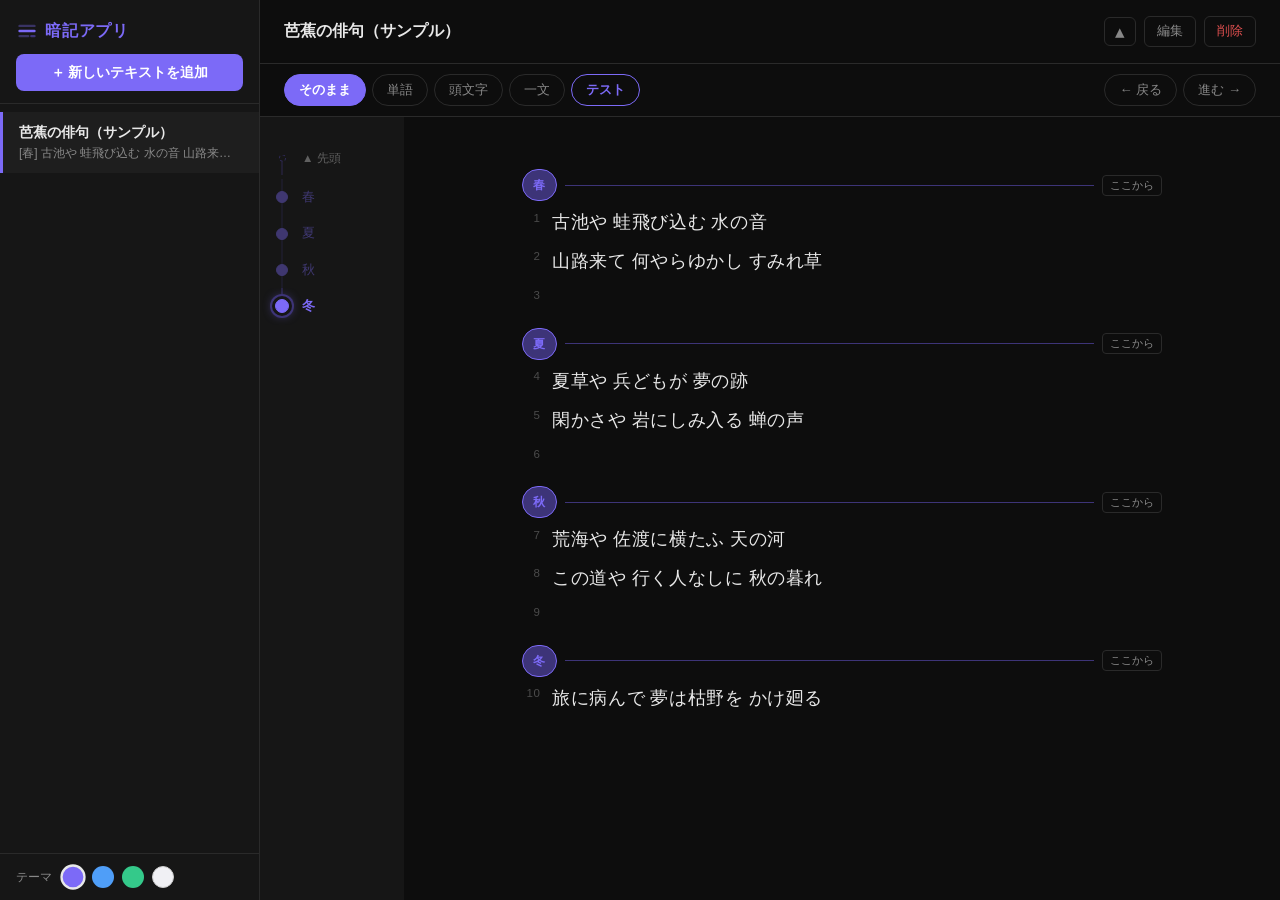
==== index.html @ 30f6664a "SEO対応：title・description強化・JSON-LD追加・キーワード説明文を初期表示に追加 Co-Authored-By: Claude Sonnet 4.6 <noreply@anth" ====
<!DOCTYPE html>
<html lang="ja">
<head>
  <meta charset="UTF-8">
  <meta name="viewport" content="width=device-width, initial-scale=1.0, viewport-fit=cover">
  <title>暗記ツール｜歌詞・セリフ・プレゼン原稿を無料で暗記練習</title>
  <link rel="icon" type="image/svg+xml" href="favicon.svg">
  <meta name="description" content="歌詞・セリフ・プレゼン原稿を効率よく暗記できる無料Webアプリ。単語隠し・頭文字ヒント・タイピングテストなど5つのモードで練習。スマホ・PC対応、登録不要ですぐ使えます。">
  <meta name="keywords" content="暗記,暗記ツール,暗記アプリ,歌詞暗記,セリフ暗記,プレゼン暗記,暗記練習,歌詞覚え方,台本暗記,無料暗記アプリ">
  <meta property="og:title" content="暗記ツール｜歌詞・セリフ・プレゼン原稿を無料で暗記練習">
  <meta property="og:description" content="歌詞・セリフ・プレゼン原稿を効率よく暗記できる無料Webアプリ。単語隠し・頭文字ヒント・タイピングテストなど5つのモードで練習。スマホ・PC対応、登録不要ですぐ使えます。">
  <meta property="og:type" content="website">
  <meta property="og:url" content="https://nul-dev0.github.io/memorize-app/">
  <meta name="twitter:card" content="summary">
  <meta name="twitter:title" content="暗記ツール｜歌詞・セリフ・プレゼン原稿を無料で暗記練習">
  <meta name="twitter:description" content="歌詞・セリフ・プレゼン原稿を効率よく暗記できる無料Webアプリ。単語隠し・頭文字ヒント・タイピングテストなど5つのモードで練習。スマホ・PC対応、登録不要ですぐ使えます。">
  <script type="application/ld+json">
  {
    "@context": "https://schema.org",
    "@type": "WebApplication",
    "name": "暗記ツール",
    "description": "歌詞・セリフ・プレゼン原稿を効率よく暗記できる無料Webアプリ。単語隠し・頭文字ヒント・タイピングテストで練習できます。",
    "url": "https://nul-dev0.github.io/memorize-app/",
    "applicationCategory": "EducationApplication",
    "operatingSystem": "Web",
    "inLanguage": "ja",
    "offers": { "@type": "Offer", "price": "0", "priceCurrency": "JPY" }
  }
  </script>
  <link rel="stylesheet" href="style.css">
</head>
<body>

  <!-- モバイル: サイドバーエッジハンドル＆オーバーレイ -->
  <button id="btn-hamburger" onclick="toggleSidebar()" aria-label="メニュー">
    <svg width="10" height="24" viewBox="0 0 10 24" fill="none">
      <rect x="3" y="4"  width="4" height="4" rx="2" fill="currentColor"/>
      <rect x="3" y="10" width="4" height="4" rx="2" fill="currentColor"/>
      <rect x="3" y="16" width="4" height="4" rx="2" fill="currentColor"/>
    </svg>
  </button>
  <div id="sidebar-overlay"></div>

  <!-- 左ペイン -->
  <div id="sidebar">
    <div id="sidebar-header">
      <h1>
        <svg width="22" height="22" viewBox="0 0 28 28" fill="none" style="vertical-align:middle;margin-right:7px;margin-bottom:2px;">
          <rect x="3" y="6"    width="22" height="3" rx="1.5" fill="var(--accent)" opacity="0.35"/>
          <rect x="3" y="12.5" width="22" height="3" rx="1.5" fill="var(--accent)"/>
          <rect x="3" y="19"   width="14" height="3" rx="1.5" fill="var(--accent)" opacity="0.35"/>
          <rect x="18" y="19"  width="7"  height="3" rx="1.5" fill="var(--accent-dim)"/>
        </svg>暗記アプリ
      </h1>
      <button id="btn-new" onclick="showForm()">＋ 新しいテキストを追加</button>
    </div>
    <div id="thread-list"></div>
    <div id="theme-bar">
      <span class="theme-label">テーマ</span>
      <div class="theme-swatches">
        <button class="swatch" data-theme="default" style="background:#7c6af7;" title="パープル" onclick="setTheme('default')"></button>
        <button class="swatch" data-theme="blue"    style="background:#4f9ef8;" title="ブルー"   onclick="setTheme('blue')"></button>
        <button class="swatch" data-theme="green"   style="background:#34c98a;" title="グリーン" onclick="setTheme('green')"></button>
        <button class="swatch" data-theme="light"   style="background:#f0f0f4;border:1px solid #ccc;" title="ライト" onclick="setTheme('light')"></button>
      </div>
    </div>
  </div>

  <!-- メインエリア -->
  <div id="main">

    <!-- 登録フォーム -->
    <div id="view-form">
      <div class="seo-intro">
        <h2>歌詞・セリフ・プレゼン原稿を暗記するツール</h2>
        <p>暗記したいテキストを登録して、5つのモードで練習できます。<strong>歌詞の暗記</strong>、<strong>プレゼン原稿の暗記</strong>、<strong>セリフや台本の暗記</strong>など幅広く使えます。スマホ・PC対応、登録不要・完全無料です。</p>
        <ul>
          <li><strong>単語隠し・頭文字・一文隠し</strong>：見て覚えるモード</li>
          <li><strong>タイピングテスト</strong>：実際に打ち込んで覚えるモード</li>
          <li>セクション区切り（[サビ][1番] など）で部分練習も可能</li>
        </ul>
      </div>
      <div class="form-card">
        <h2>新しいテキストを登録</h2>
        <div class="form-group">
          <label>タイトル</label>
          <input type="text" id="titleInput" placeholder="例：にじいろ／ハムレット第一幕">
        </div>
        <div class="form-group">
          <div style="display:flex;justify-content:space-between;align-items:center;margin-bottom:6px;">
            <label style="margin:0;">テキスト</label>
            <button class="btn-add-section" onclick="insertSection()">＋ セクションを追加</button>
          </div>
          <textarea id="textInput" placeholder="暗記したい歌詞やセリフを入力してください…"></textarea>
          <div class="form-hint">💡 <code>[1番]</code> や <code>[サビ]</code> のように書いた行はセクション区切りとして表示されます（暗記対象外）</div>
        </div>
        <button class="btn-save" onclick="saveText()">保存する</button>
      </div>
    </div>

    <!-- 練習画面 -->
    <div id="view-practice" style="display:none;">
      <div id="practice-header">
        <span id="practice-title-text" onclick="if(window.innerWidth<=768)toggleSidebar()" style="cursor:default;"></span>
        <div class="header-actions">
          <button class="btn-icon" id="btn-modebar-toggle" onclick="toggleModeBar()">▴</button>
          <button class="btn-icon" onclick="editCurrent()">編集</button>
          <button class="btn-delete" onclick="deleteCurrent()">削除</button>
        </div>
      </div>
      <div id="mode-bar">
        <div style="display:flex;gap:6px;overflow-x:auto;">
          <button class="btn-mode active" data-mode="original" onclick="setMode(this)">そのまま</button>
          <button class="btn-mode" data-mode="word"     onclick="setMode(this)">単語</button>
          <button class="btn-mode" data-mode="first"    onclick="setMode(this)">頭文字</button>
          <button class="btn-mode" data-mode="sentence" onclick="setMode(this)">一文</button>
          <button class="btn-mode" data-mode="typing"   onclick="setMode(this)">テスト</button>
          <div id="typing-submodes">
            <button class="btn-submode active" data-sub="seq" onclick="setTypingSub(this)">順番入力</button>
            <button class="btn-submode" data-sub="free" onclick="setTypingSub(this)">自由入力</button>
          </div>
        </div>
        <div style="display:flex;gap:6px;">
          <button class="btn-rewind" id="btn-rewind" onclick="rewindOne(event)" title="ひとつ戻す（Backspace）">← 戻る</button>
          <button class="btn-rewind" id="btn-forward" onclick="forwardOne(event)" title="ひとつ進む（Space / Enter）">進む →</button>
        </div>
      </div>
      <div id="typing-bar">
        <button class="btn-charcount-toggle active" id="btn-charcount" onclick="toggleCharCount(this)" title="入力文字数の表示切り替え">文字数 表示</button>
        <span id="typing-score"></span>
      </div>
      <div id="practice-content">
        <nav id="toc-panel"></nav>
        <div id="practice-body" onclick="revealNext(event)" onmousedown="handleBodyMousedown(event)">
          <div id="practice-hint"></div>
          <div id="text-display"></div>
        </div>
      </div>
    </div>

  </div>

  <!-- モバイル: フローティング下部バー（隠しモード・テスト順番入力用） -->
  <div id="mobile-bottom-bar">
    <button class="mb-btn" id="mb-btn-back" onclick="mobileBack(event)">← 戻る</button>
    <button class="mb-btn primary" id="mb-btn-forward" onclick="mobileForward(event)">進む →</button>
  </div>

  <script src="app.js"></script>
</body>
</html>
---- style.css ----
*, *::before, *::after { box-sizing: border-box; margin: 0; padding: 0; }

:root {
  --bg:        #0d0d0d;
  --surface:   #161616;
  --surface2:  #1e1e1e;
  --border:    #2a2a2a;
  --accent:    #7c6af7;
  --accent-dim:#3d3478;
  --text:      #e8e8e8;
  --text-sub:  #888;
  --danger:    #e05050;
  --revealed:  #e8e8e8;
  --hidden-bg: #2a2a2a;
}

/* ---- テーマ定義 ---- */
[data-theme="blue"] {
  --bg:        #0a0e1a;
  --surface:   #111827;
  --surface2:  #1a2540;
  --border:    #243050;
  --accent:    #4f9ef8;
  --accent-dim:#1a3a70;
  --text:      #e2e8f0;
  --text-sub:  #7a90b0;
  --hidden-bg: #1a2540;
}

[data-theme="green"] {
  --bg:        #080f0e;
  --surface:   #0f1a18;
  --surface2:  #152620;
  --border:    #1e3830;
  --accent:    #34c98a;
  --accent-dim:#0f4a30;
  --text:      #e0f0ea;
  --text-sub:  #6a9a80;
  --hidden-bg: #152620;
}

[data-theme="light"] {
  --bg:        #f5f5f7;
  --surface:   #ffffff;
  --surface2:  #f0f0f4;
  --border:    #ddd;
  --accent:    #6c5ce7;
  --accent-dim:#ded8fb;
  --text:      #1a1a2e;
  --text-sub:  #888;
  --danger:    #e05050;
  --revealed:  #1a1a2e;
  --hidden-bg: #ddd;
}

html { overflow: hidden; height: 100%; } /* iOS がキーボード展開時にドキュメントをスクロールするのを防ぐ */

body {
  font-family: -apple-system, 'Hiragino Sans', 'Meiryo', sans-serif;
  background: var(--bg);
  color: var(--text);
  height: 100vh;
  display: flex;
  overflow: hidden;
}

/* ===== 左ペイン ===== */
#sidebar {
  width: 260px;
  min-width: 260px;
  background: var(--surface);
  border-right: 1px solid var(--border);
  display: flex;
  flex-direction: column;
  height: 100vh;
}

#sidebar-header {
  padding: 20px 16px 12px;
  border-bottom: 1px solid var(--border);
}

#sidebar-header h1 {
  font-size: 1rem;
  font-weight: 700;
  color: var(--accent);
  letter-spacing: 0.05em;
}

#btn-new {
  width: 100%;
  margin-top: 10px;
  padding: 9px;
  background: var(--accent);
  color: #fff;
  border: none;
  border-radius: 8px;
  font-size: 0.88rem;
  font-weight: 600;
  cursor: pointer;
  transition: opacity 0.15s;
}

#btn-new:hover { opacity: 0.85; }

#thread-list {
  flex: 1;
  overflow-y: auto;
  padding: 8px 0;
}

/* スワイプ削除用ラッパー */
.thread-row {
  position: relative;
  overflow: hidden;
}
.thread-delete-bg {
  position: absolute;
  right: 0; top: 0; bottom: 0;
  width: 72px;
  background: var(--danger);
  display: flex;
  align-items: center;
  justify-content: center;
}
.thread-delete-btn {
  background: none;
  border: none;
  color: #fff;
  font-size: 0.82rem;
  font-weight: 700;
  cursor: pointer;
  width: 100%;
  height: 100%;
  display: flex;
  flex-direction: column;
  align-items: center;
  justify-content: center;
  gap: 4px;
}

.thread-item {
  padding: 11px 16px;
  cursor: pointer;
  border-left: 3px solid transparent;
  transition: background 0.15s, border-color 0.15s;
  background: var(--surface); /* スワイプ時に削除ゾーンを隠す */
  position: relative;
}

.thread-item:hover { background: var(--surface2); }

.thread-item.active {
  background: var(--surface2);
  border-left-color: var(--accent);
}

.thread-title {
  font-size: 0.9rem;
  font-weight: 600;
  white-space: nowrap;
  overflow: hidden;
  text-overflow: ellipsis;
}

.thread-preview {
  font-size: 0.75rem;
  color: var(--text-sub);
  margin-top: 3px;
  white-space: nowrap;
  overflow: hidden;
  text-overflow: ellipsis;
}

/* ===== メインエリア ===== */
#main {
  flex: 1;
  display: flex;
  flex-direction: column;
  height: 100vh;
  overflow: hidden;
}

/* 登録フォーム画面 */
#view-form {
  flex: 1;
  display: flex;
  flex-direction: column;
  align-items: center;
  justify-content: center;
  padding: 32px;
  gap: 24px;
}

.seo-intro {
  width: 100%;
  max-width: 560px;
  color: var(--text-sub);
  font-size: 0.88rem;
  line-height: 1.7;
}
.seo-intro h2 {
  font-size: 1rem;
  font-weight: 700;
  color: var(--text);
  margin-bottom: 8px;
}
.seo-intro p { margin-bottom: 8px; }
.seo-intro ul {
  padding-left: 1.2em;
  display: flex;
  flex-direction: column;
  gap: 4px;
}
.seo-intro strong { color: var(--text); }

.form-card {
  width: 100%;
  max-width: 560px;
  background: var(--surface);
  border: 1px solid var(--border);
  border-radius: 16px;
  padding: 32px;
}

.form-card h2 {
  font-size: 1.1rem;
  color: var(--accent);
  margin-bottom: 20px;
}

.form-group { margin-bottom: 16px; }

.form-group label {
  display: block;
  font-size: 0.8rem;
  color: var(--text-sub);
  margin-bottom: 6px;
  letter-spacing: 0.04em;
}

.form-group input,
.form-group textarea {
  width: 100%;
  background: var(--surface2);
  border: 1px solid var(--border);
  border-radius: 8px;
  color: var(--text);
  font-size: 0.95rem;
  padding: 10px 12px;
  transition: border-color 0.15s;
  font-family: inherit;
}

.form-group textarea {
  height: 320px;
  resize: vertical;
  line-height: 1.7;
}

.form-group input:focus,
.form-group textarea:focus {
  outline: none;
  border-color: var(--accent);
}

.btn-add-section {
  padding: 4px 10px;
  border: 1px dashed var(--accent);
  border-radius: 6px;
  background: transparent;
  color: var(--accent);
  font-size: 0.78rem;
  cursor: pointer;
  transition: all 0.15s;
}

.btn-add-section:hover { background: var(--accent); color: #fff; }

.form-hint {
  margin-top: 8px;
  font-size: 0.78rem;
  color: var(--text-sub);
  line-height: 1.6;
}

.form-hint code {
  background: var(--surface2);
  border: 1px solid var(--border);
  border-radius: 3px;
  padding: 1px 5px;
  color: var(--accent);
  font-size: 0.85em;
}

/* セクションラベル */
.section-label {
  display: flex;
  align-items: center;
  gap: 8px;
  margin: 8px 0 2px;
  counter-increment: none;
}

.section-label::before { content: none; }

.section-badge {
  font-size: 0.75rem;
  font-weight: 700;
  color: var(--accent);
  background: var(--accent-dim);
  border: 1px solid var(--accent);
  border-radius: 20px;
  padding: 2px 10px;
  letter-spacing: 0.05em;
  user-select: none;
}

.section-line {
  flex: 1;
  height: 1px;
  background: var(--accent-dim);
}

.btn-section-jump {
  font-size: 0.7rem;
  color: var(--text-sub);
  background: transparent;
  border: 1px solid var(--border);
  border-radius: 4px;
  padding: 2px 7px;
  cursor: pointer;
  transition: all 0.15s;
}

.btn-section-jump:hover { border-color: var(--accent); color: var(--accent); }

body.typing-mode .btn-section-jump { display: none; }

.btn-save {
  width: 100%;
  padding: 11px;
  background: var(--accent);
  color: #fff;
  border: none;
  border-radius: 8px;
  font-size: 0.95rem;
  font-weight: 600;
  cursor: pointer;
  transition: opacity 0.15s;
}

.btn-save:hover { opacity: 0.85; }

/* 練習画面 */
#view-practice {
  flex: 1;
  display: flex;
  flex-direction: column;
  overflow: hidden;
}

#practice-header {
  padding: 16px 24px;
  border-bottom: 1px solid var(--border);
  display: flex;
  align-items: center;
  justify-content: space-between;
  gap: 16px;
  flex-shrink: 0;
}

#practice-title-text {
  font-size: 1rem;
  font-weight: 700;
}

.header-actions { display: flex; gap: 8px; align-items: center; }

.btn-icon {
  padding: 6px 12px;
  border: 1px solid var(--border);
  border-radius: 6px;
  background: transparent;
  color: var(--text-sub);
  font-size: 0.8rem;
  cursor: pointer;
  transition: all 0.15s;
}

.btn-icon:hover { border-color: var(--accent); color: var(--accent); }
/* モードバー非表示時はトグルボタンをアクセント色でハイライト */
#btn-modebar-toggle { font-size: 1.2rem; padding: 4px 10px; line-height: 1; }
#btn-modebar-toggle.bar-hidden { background: var(--accent-dim); border-color: var(--accent); color: var(--accent); }

.btn-delete {
  padding: 6px 12px;
  border: 1px solid var(--border);
  border-radius: 6px;
  background: transparent;
  color: var(--danger);
  font-size: 0.8rem;
  cursor: pointer;
  transition: all 0.15s;
}

.btn-delete:hover { background: var(--danger); color: #fff; border-color: var(--danger); }

#mode-bar {
  padding: 10px 24px;
  border-bottom: 1px solid var(--border);
  display: flex;
  gap: 6px;
  justify-content: space-between;
  flex-shrink: 0;
  overflow-x: auto;
}
#mode-bar::-webkit-scrollbar { display: none; }

.btn-mode {
  padding: 6px 14px;
  border: 1px solid var(--border);
  border-radius: 20px;
  background: transparent;
  color: var(--text-sub);
  font-size: 0.82rem;
  cursor: pointer;
  transition: all 0.15s;
}

.btn-mode:hover { border-color: var(--accent); color: var(--text); }
.btn-mode.active { background: var(--accent); border-color: var(--accent); color: #fff; font-weight: 600; }

/* テストボタンは非アクティブ時も目立つようにアクセント色で表示 */
.btn-mode[data-mode="typing"] {
  border-color: var(--accent);
  color: var(--accent);
  font-weight: 600;
}
.btn-mode[data-mode="typing"].active {
  background: var(--accent);
  color: #fff;
}

.btn-rewind {
  padding: 6px 14px;
  border: 1px solid var(--border);
  border-radius: 20px;
  background: transparent;
  color: var(--text-sub);
  font-size: 0.82rem;
  cursor: pointer;
  transition: all 0.15s;
  align-self: center;
}

.btn-rewind:hover { border-color: #e0a040; color: #e0a040; }
.btn-rewind:disabled { opacity: 0.3; cursor: default; }

#practice-content {
  flex: 1;
  display: flex;
  overflow: hidden;
  min-height: 0;
}

#toc-panel {
  width: 144px;
  min-width: 144px;
  flex-shrink: 0;
  background: var(--surface);
  overflow-y: auto;
  overflow-x: hidden;
  padding: 24px 0;
  position: relative;
}

/* 縦のタイムライン線 */
.toc-item {
  position: relative;
  padding: 9px 10px 9px 42px;
  font-size: 0.82rem;
  color: var(--text-sub);
  opacity: 0.65;
  cursor: pointer;
  white-space: nowrap;
  overflow: hidden;
  text-overflow: ellipsis;
  user-select: none;
  line-height: 1.4;
  transition: color 0.2s ease, opacity 0.2s ease, font-weight 0.2s ease;
  letter-spacing: 0.02em;
}

/* 縦ライン：各アイテムの高さ分を ::before で描画 */
.toc-item::before {
  content: '';
  position: absolute;
  left: 21px;
  top: 0;
  bottom: 0;
  width: 1.5px;
  background: var(--accent-dim);
  opacity: 0.45;
  pointer-events: none;
}
.toc-item:first-child::before { top: 50%; }
.toc-item:last-child::before  { bottom: 50%; }

/* ドット：::after で描画 → ::before（線）より必ず上に描画される */
.toc-item::after {
  content: '';
  position: absolute;
  left: 16px;
  top: 50%;
  transform: translateY(-50%);
  width: 12px;
  height: 12px;
  border-radius: 50%;
  background: var(--surface);
  border: 1.5px solid var(--accent-dim);
  transition: all 0.25s ease;
}

.toc-item:hover { opacity: 1; color: var(--text); }
.toc-item:hover::after { border-color: var(--accent); }

/* 通過済み：塗りつぶしドット */
.toc-item.toc-passed {
  color: var(--accent);
  opacity: 0.4;
}
.toc-item.toc-passed::after {
  background: var(--accent);
  border-color: var(--accent);
}

/* アクティブ：光るドット */
.toc-item.toc-active {
  color: var(--accent);
  opacity: 1;
  font-weight: 600;
}
.toc-item.toc-active::after {
  width: 14px;
  height: 14px;
  left: 15px;
  background: var(--accent);
  border-color: var(--accent);
  box-shadow: 0 0 0 3px var(--surface), 0 0 0 5px var(--accent-dim), 0 0 12px var(--accent);
}

/* 先頭アイテム：小さいドット */
.toc-item.toc-top {
  font-size: 0.72rem;
  margin-bottom: 4px;
}
.toc-item.toc-top::after {
  width: 7px;
  height: 7px;
  left: 19px;
  border-style: dashed;
}
.toc-item.toc-top.toc-active::after {
  width: 9px;
  height: 9px;
  left: 18px;
}

/* 行番号アイテム：小さいドット */
.toc-item.toc-lines { font-size: 0.74rem; }
.toc-item.toc-lines::after {
  width: 7px;
  height: 7px;
  left: 19px;
}

#practice-body {
  flex: 1;
  min-width: 0;
  overflow-y: auto;
  padding: 28px 32px;
  cursor: pointer;
  user-select: none;
  display: flex;
  flex-direction: column;
  align-items: center;
}

#practice-body > #practice-hint,
#practice-body > #text-display {
  width: 100%;
  max-width: 640px;
}

#practice-hint {
  font-size: 0.75rem;
  color: var(--text-sub);
  margin-bottom: 16px;
  text-align: center;
}

#practice-hint kbd {
  display: inline-block;
  background: var(--surface2);
  border: 1px solid var(--border);
  border-radius: 4px;
  padding: 1px 6px;
  font-size: 0.78rem;
  font-family: inherit;
  color: var(--text);
}

#text-display {
  font-size: 1.1rem;
  line-height: 2.2;
  letter-spacing: 0.03em;
  counter-reset: line;
}

.text-line {
  display: flex;
  align-items: flex-start;
  gap: 12px;
  min-height: 1.8em;
}

/* 行番号の右側：テキスト・トークンのコンテナ。行番号の下に回り込まない */
.line-inner {
  flex: 1;
  min-width: 0;
  display: flex;
  flex-wrap: wrap;
  align-items: center;
  gap: 4px;
}

.text-line::before {
  counter-increment: line;
  content: counter(line);
  font-size: 0.72rem;
  color: var(--text-sub);
  opacity: 0.5;
  min-width: 1.6em;
  text-align: right;
  flex-shrink: 0;
  user-select: none;
  padding-top: 0.2em;
}

/* 隠し要素 */
.token {
  display: inline-block;
  border-radius: 4px;
  transition: all 0.15s;
  cursor: pointer;
}

.token.hidden {
  background: var(--hidden-bg);
  color: transparent;
  min-width: 1.2em;
  border: 1px solid #3e3e4e;
  padding: 0 4px;
  margin: 0 1px;
  vertical-align: baseline;
}

/* 頭文字モード用：行全体の残りを担う要素 */
.token.line-rest {
  flex: 1;
  min-width: 0;
  word-break: break-all;
  overflow-wrap: break-word;
  white-space: normal;
  display: inline-block;
}

/* 頭文字モードの頭文字：常に左上に固定 */
.line-hint-char {
  align-self: flex-start;
  flex-shrink: 0;
}

.token.hidden.next-reveal {
  background: var(--accent-dim);
  outline: 1px solid var(--accent);
}

.token.revealed {
  background: transparent;
  color: var(--revealed);
}

.token.hint {
  color: var(--accent);
  font-weight: 700;
}

.word-group {
  display: inline-block;
  white-space: nowrap;
  vertical-align: baseline;
}

#theme-bar {
  padding: 12px 16px;
  border-top: 1px solid var(--border);
  display: flex;
  align-items: center;
  gap: 10px;
}

.theme-label {
  font-size: 0.75rem;
  color: var(--text-sub);
  flex-shrink: 0;
}

.theme-swatches { display: flex; gap: 8px; }

.swatch {
  width: 22px;
  height: 22px;
  border-radius: 50%;
  border: 2px solid transparent;
  cursor: pointer;
  transition: transform 0.15s, border-color 0.15s;
  padding: 0;
}

.swatch:hover { transform: scale(1.2); }
.swatch.active { border-color: var(--text); transform: scale(1.15); }

/* ===== テストモード ===== */
#typing-submodes {
  display: none;
  gap: 6px;
  align-items: center;
  flex-shrink: 0;
  margin-left: 4px;
  padding-left: 10px;
  border-left: 1px solid var(--border);
}

#typing-bar {
  padding: 8px 24px;
  border-bottom: 1px solid var(--border);
  display: none;
  align-items: center;
  gap: 8px;
  flex-shrink: 0;
  flex-wrap: wrap;
}

.btn-submode {
  padding: 5px 14px;
  border: 1px solid var(--border);
  border-radius: 20px;
  background: transparent;
  color: var(--text-sub);
  font-size: 0.8rem;
  cursor: pointer;
  transition: all 0.15s;
}

.btn-submode:hover { border-color: var(--accent); color: var(--text); }
.btn-submode.active { background: var(--accent); border-color: var(--accent); color: #fff; font-weight: 600; }

#typing-score {
  margin-left: auto;
  font-size: 0.82rem;
  color: var(--text-sub);
}

#typing-score .score-num { color: var(--accent); font-weight: 700; }

.btn-charcount-toggle {
  padding: 4px 12px;
  border: 1px solid var(--border);
  border-radius: 20px;
  background: transparent;
  color: var(--text-sub);
  font-size: 0.78rem;
  cursor: pointer;
  transition: all 0.15s;
  white-space: nowrap;
}
.btn-charcount-toggle:hover { border-color: var(--accent); color: var(--text); }
.btn-charcount-toggle.active { background: var(--accent-dim); border-color: var(--accent); color: var(--text); }

.char-count {
  font-size: 0.72rem;
  color: var(--text-sub);
  white-space: nowrap;
  flex-shrink: 0;
  min-width: 5em;
}
.char-count.at-limit { color: var(--accent); font-weight: 700; }
body.hide-charcount .char-count { display: none; }

.typing-content { flex: 1; display: flex; flex-direction: column; gap: 6px; min-width: 0; }

.typing-input-row {
  display: flex;
  gap: 8px;
  align-items: center;
}

.typing-btns {
  display: flex;
  gap: 8px;
}
.typing-btns .btn-next-line,
.typing-btns .btn-back-line,
.typing-btn-spacer { flex: 1; }

.typing-original {
  font-size: 0.78rem;
  color: var(--text-sub);
  opacity: 0.6;
  white-space: pre-wrap;
  user-select: none;
  display: none;
}

.typing-original.revealed { display: block; }

.typing-input {
  width: 100%;
  background: var(--surface2);
  border: 1.5px solid var(--border);
  border-radius: 8px;
  color: var(--text);
  font-size: 1rem;
  padding: 7px 12px;
  font-family: inherit;
  transition: border-color 0.15s;
}

.typing-input:focus { outline: none; border-color: var(--accent); }
.typing-input:disabled { opacity: 0.4; cursor: default; }
.typing-input.line-correct { border-color: #34c98a; }
.typing-input.line-wrong   { border-color: #e05050; }

.typing-feedback {
  font-size: 0.9rem;
  min-height: 1.4em;
  display: flex;
  flex-wrap: wrap;
  gap: 4px;
  align-items: center;
}

.btn-next-line {
  position: relative;
  overflow: hidden;
  padding: 6px 16px;
  background: var(--accent);
  color: #fff;
  border: none;
  border-radius: 8px;
  font-size: 0.85rem;
  font-weight: 600;
  cursor: pointer;
  white-space: nowrap;
  flex-shrink: 0;
  transition: opacity 0.15s;
}

.btn-next-line:hover { opacity: 0.85; }

.btn-next-line::after {
  content: '';
  position: absolute;
  inset: 0;
  background: rgba(255,255,255,0.35);
  transform: scaleX(0);
  transform-origin: left;
  transition: none;
}

.btn-next-line.holding::after {
  transform: scaleX(1);
  transition: transform 0.6s linear;
}

.btn-back-line {
  position: relative;
  overflow: hidden;
  padding: 6px 12px;
  background: transparent;
  color: var(--text-sub);
  border: 1px solid var(--border);
  border-radius: 8px;
  font-size: 0.85rem;
  cursor: pointer;
  white-space: nowrap;
  flex-shrink: 0;
  transition: all 0.15s;
}

.btn-back-line:hover { border-color: var(--accent); color: var(--accent); }

.btn-back-line::after {
  content: '';
  position: absolute;
  inset: 0;
  background: rgba(255,255,255,0.2);
  transform: scaleX(0);
  transform-origin: left;
  transition: none;
}

.btn-back-line.holding::after {
  transform: scaleX(1);
  transition: transform 0.6s linear;
}

.tw { padding: 1px 4px; border-radius: 3px; }
.tw-correct  { color: #34c98a; }
.tw-wrong    { color: #e05050; text-decoration: line-through; }
.tw-pending  { color: var(--text-sub); opacity: 0.4; }
.tw-extra    { color: #e0a040; }

.typing-line { align-items: flex-start !important; padding: 4px 0; }

.empty-sidebar {
  padding: 20px 16px;
  font-size: 0.82rem;
  color: var(--text-sub);
  text-align: center;
  line-height: 1.6;
}

/* ===== スマホ対応 ===== */
#btn-hamburger { display: none; }
#sidebar-overlay {
  display: none;
  position: fixed;
  inset: 0;
  background: rgba(0, 0, 0, 0.45);
  z-index: 199;
}
#sidebar-overlay.show { display: block; }

/* フローティング下部バー（デスクトップでは非表示） */
#mobile-bottom-bar { display: none; }

@media (max-width: 768px) {

  /* ===== サイドバーエッジハンドル ===== */
  #btn-hamburger {
    display: flex;
    align-items: center;
    justify-content: center;
    position: fixed;
    top: 50%;
    left: 0;
    transform: translateY(-50%);
    z-index: 300;
    width: 16px;
    height: 52px;
    background: var(--accent-dim);
    border: none;
    border-radius: 0 8px 8px 0;
    color: var(--accent);
    cursor: pointer;
    opacity: 0.4;
    padding: 0;
    transition: opacity 0.2s;
    -webkit-tap-highlight-color: transparent;
  }
  #btn-hamburger:active { opacity: 0.9; }

  /* ===== サイドバー ===== */
  #sidebar {
    position: fixed;
    top: 0; left: 0; bottom: 0;
    z-index: 200;
    height: 100%;
    width: 280px;
    transform: translateX(-100%);
    transition: transform 0.25s ease;
  }
  #sidebar.sidebar-open { transform: translateX(0); }

  /* ===== TOCパネル非表示 ===== */
  #toc-panel { display: none; }

  /* ===== プラクティスヘッダー ===== */
  #practice-header {
    padding: 10px 12px;
    gap: 8px;
  }
  #practice-title-text { font-size: 0.88rem; cursor: pointer; }
  .btn-delete { display: none; }        /* 削除ボタン非表示（誤タップ防止） */
  .btn-icon { padding: 5px 10px; min-height: unset; }

  /* ===== ヒント文非表示 ===== */
  #practice-hint { display: none; }

  /* ===== モードバー: 1行横スクロール ===== */
  #mode-bar {
    padding: 8px 12px;
    overflow-x: auto;
    flex-wrap: nowrap;
    justify-content: flex-start;
    gap: 8px;
    scrollbar-width: none;
    -webkit-overflow-scrolling: touch;
    /* 右端グラデーションでスクロール可能なことを示唆 */
    -webkit-mask-image: linear-gradient(to right, black 80%, transparent 100%);
    mask-image: linear-gradient(to right, black 80%, transparent 100%);
  }
  #mode-bar::-webkit-scrollbar { display: none; }
  .btn-mode {
    white-space: nowrap;
    flex-shrink: 0;
    padding: 5px 12px;
    min-height: unset;
    font-size: 0.82rem;
  }

  /* ===== タイピングバー ===== */
  #typing-bar { padding: 4px 12px; gap: 6px; }
  .btn-submode { padding: 5px 12px; min-height: unset; font-size: 0.82rem; }
  .btn-charcount-toggle { display: none; } /* 文字数トグル非表示 */
  #typing-score { margin-left: 0; }

  /* ===== セクションラベル ===== */
  .section-line { display: none; }     /* 横線非表示でここからが自然に左寄り */
  .btn-section-jump {
    padding: 5px 12px;
    min-height: 32px;
    font-size: 0.78rem;
  }

  /* ===== テキスト表示 ===== */
  #text-display { font-size: 1rem; line-height: 1.9; }
  .text-line { align-items: flex-start; gap: 8px; }
  .text-line::before { min-width: 1.2em; font-size: 0.65rem; padding-top: 0.3em; }
  .line-inner { gap: 6px; }
  .token.hidden { line-height: 1.4; min-width: 1em; }
  .word-group { display: inline-flex; align-items: center; }

  /* ===== practice-body ===== */
  #practice-body { padding: 16px 16px 20px; }

  /* ===== フォーム画面 ===== */
  #view-form { padding-top: 16px; }
  .form-card { padding: 20px 16px; }

  /* ===== タイピング入力 ===== */
  .btn-next-line { padding: 12px 8px; min-height: 48px; font-size: 0.95rem; }
  .btn-back-line { padding: 12px 8px; min-height: 48px; font-size: 0.95rem; }
  .typing-input  { font-size: 1rem; padding: 10px 12px; }
  .typing-btns   { gap: 10px; margin-top: 4px; }
  /* ===== フローティング下部バー（隠しモード用） ===== */
  #mobile-bottom-bar {
    position: fixed;
    bottom: 0; left: 0; right: 0;
    display: none;           /* JS で reveal-mode 時に flex に切り替え */
    gap: 10px;
    padding: 10px 16px calc(10px + env(safe-area-inset-bottom, 0px));
    background: var(--surface);
    border-top: 1px solid var(--border);
    z-index: 50;
  }
  body.reveal-mode #mobile-bottom-bar { display: flex; }

  .mb-btn {
    flex: 1;
    padding: 12px 8px;
    border: 1px solid var(--border);
    border-radius: 12px;
    background: var(--surface2);
    color: var(--text);
    font-size: 0.95rem;
    cursor: pointer;
    min-height: 52px;
    display: flex;
    align-items: center;
    justify-content: center;
    gap: 6px;
    -webkit-tap-highlight-color: transparent;
  }
  .mb-btn.primary {
    background: var(--accent);
    border-color: var(--accent);
    color: #fff;
    font-weight: 600;
  }
  .mb-btn:active { opacity: 0.75; }

  /* ===== タップ拡大防止 ===== */
  button, .thread-item, .mb-btn {
    touch-action: manipulation;
  }

  /* ===== iPhone ノッチ・Dynamic Island 対応 ===== */
  /* #main に safe-area-inset-top をまとめて適用することで、
     キーボード展開時の env() 再計算による崩れを防ぐ */
  #main {
    padding-top: env(safe-area-inset-top, 0px);
  }
  /* サイドバーは position:fixed なので個別に設定 */
  #sidebar-header {
    padding-top: max(20px, calc(env(safe-area-inset-top, 0px) + 12px));
  }

  /* ===== フローティングバー表示時・テストモード時はパディングを確保 ===== */
  body.reveal-mode #practice-body { padding-bottom: 100px; }
  /* テストモード：画面下のSafari UIバーとボタンが重ならないよう余白を確保 */
  body.typing-mode #practice-body { padding-bottom: 280px; }

  /* ===== モードバーの戻る/進むグループを非表示（フローティングバーが代替） ===== */
  #mode-bar > div:last-child { display: none !important; }
}
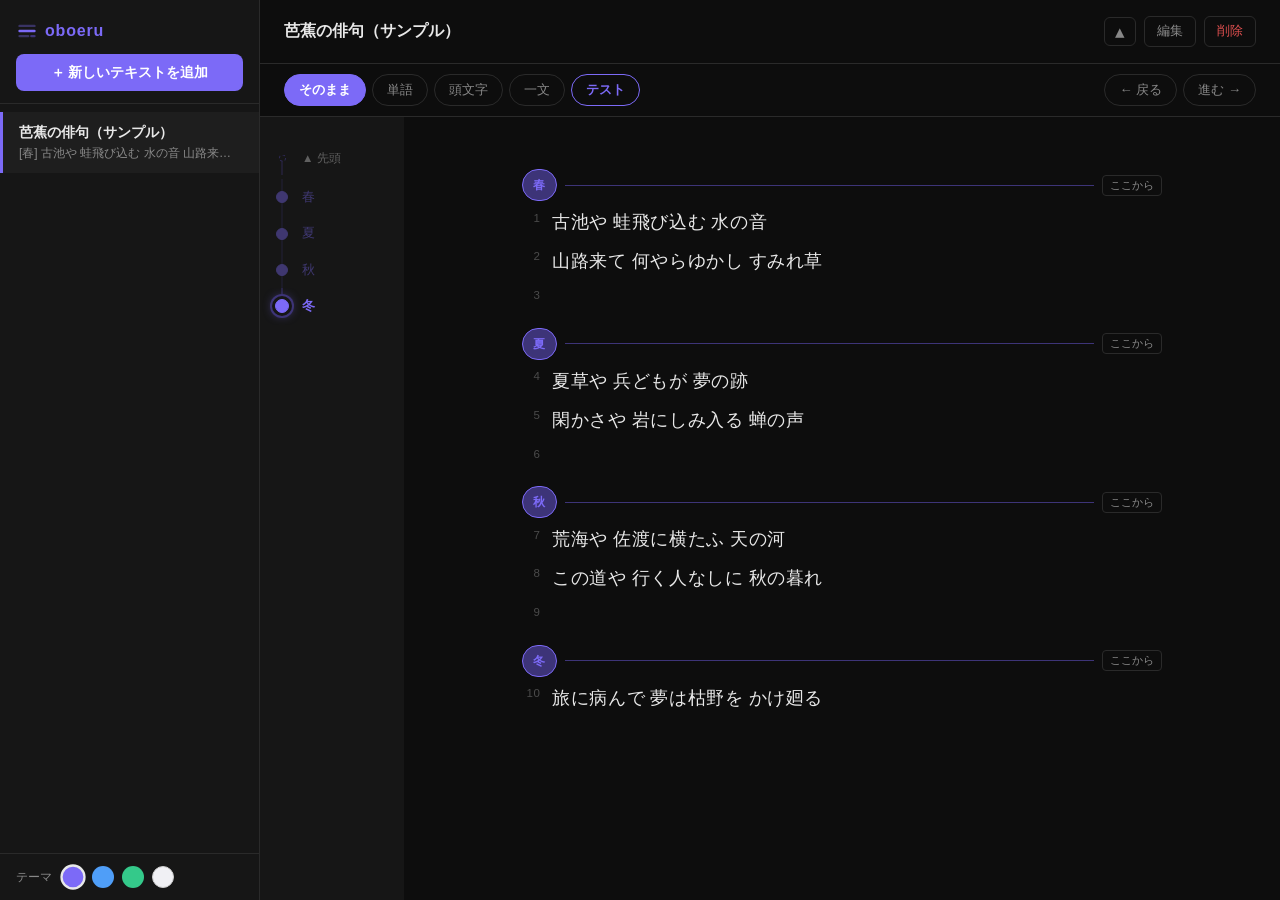
==== commit 5e7239bc: "アプリ名をoboeruに変更・URLをoboeru.netlify.appに更新 Co-Authored-By: Claude Sonnet 4.6 <noreply@anthropic.com>" ====
--- a/index.html
+++ b/index.html
@@ -3,24 +3,24 @@
 <head>
   <meta charset="UTF-8">
   <meta name="viewport" content="width=device-width, initial-scale=1.0, viewport-fit=cover">
-  <title>暗記ツール｜歌詞・セリフ・プレゼン原稿を無料で暗記練習</title>
+  <title>oboeru｜歌詞・セリフ・プレゼン原稿を無料で暗記練習</title>
   <link rel="icon" type="image/svg+xml" href="favicon.svg">
   <meta name="description" content="歌詞・セリフ・プレゼン原稿を効率よく暗記できる無料Webアプリ。単語隠し・頭文字ヒント・タイピングテストなど5つのモードで練習。スマホ・PC対応、登録不要ですぐ使えます。">
   <meta name="keywords" content="暗記,暗記ツール,暗記アプリ,歌詞暗記,セリフ暗記,プレゼン暗記,暗記練習,歌詞覚え方,台本暗記,無料暗記アプリ">
-  <meta property="og:title" content="暗記ツール｜歌詞・セリフ・プレゼン原稿を無料で暗記練習">
+  <meta property="og:title" content="oboeru｜歌詞・セリフ・プレゼン原稿を無料で暗記練習">
   <meta property="og:description" content="歌詞・セリフ・プレゼン原稿を効率よく暗記できる無料Webアプリ。単語隠し・頭文字ヒント・タイピングテストなど5つのモードで練習。スマホ・PC対応、登録不要ですぐ使えます。">
   <meta property="og:type" content="website">
-  <meta property="og:url" content="https://nul-dev0.github.io/memorize-app/">
+  <meta property="og:url" content="https://oboeru.netlify.app/">
   <meta name="twitter:card" content="summary">
-  <meta name="twitter:title" content="暗記ツール｜歌詞・セリフ・プレゼン原稿を無料で暗記練習">
+  <meta name="twitter:title" content="oboeru｜歌詞・セリフ・プレゼン原稿を無料で暗記練習">
   <meta name="twitter:description" content="歌詞・セリフ・プレゼン原稿を効率よく暗記できる無料Webアプリ。単語隠し・頭文字ヒント・タイピングテストなど5つのモードで練習。スマホ・PC対応、登録不要ですぐ使えます。">
   <script type="application/ld+json">
   {
     "@context": "https://schema.org",
     "@type": "WebApplication",
-    "name": "暗記ツール",
+    "name": "oboeru",
     "description": "歌詞・セリフ・プレゼン原稿を効率よく暗記できる無料Webアプリ。単語隠し・頭文字ヒント・タイピングテストで練習できます。",
-    "url": "https://nul-dev0.github.io/memorize-app/",
+    "url": "https://oboeru.netlify.app/",
     "applicationCategory": "EducationApplication",
     "operatingSystem": "Web",
     "inLanguage": "ja",
@@ -50,7 +50,7 @@
           <rect x="3" y="12.5" width="22" height="3" rx="1.5" fill="var(--accent)"/>
           <rect x="3" y="19"   width="14" height="3" rx="1.5" fill="var(--accent)" opacity="0.35"/>
           <rect x="18" y="19"  width="7"  height="3" rx="1.5" fill="var(--accent-dim)"/>
-        </svg>暗記アプリ
+        </svg>oboeru
       </h1>
       <button id="btn-new" onclick="showForm()">＋ 新しいテキストを追加</button>
     </div>
@@ -71,7 +71,8 @@
 
     <!-- 登録フォーム -->
     <div id="view-form">
-      <div class="seo-intro">
+      <details class="seo-intro">
+        <summary>このアプリについて</summary>
         <h2>歌詞・セリフ・プレゼン原稿を暗記するツール</h2>
         <p>暗記したいテキストを登録して、5つのモードで練習できます。<strong>歌詞の暗記</strong>、<strong>プレゼン原稿の暗記</strong>、<strong>セリフや台本の暗記</strong>など幅広く使えます。スマホ・PC対応、登録不要・完全無料です。</p>
         <ul>
@@ -79,7 +80,7 @@
           <li><strong>タイピングテスト</strong>：実際に打ち込んで覚えるモード</li>
           <li>セクション区切り（[サビ][1番] など）で部分練習も可能</li>
         </ul>
-      </div>
+      </details>
       <div class="form-card">
         <h2>新しいテキストを登録</h2>
         <div class="form-group">
--- a/style.css
+++ b/style.css
@@ -189,28 +189,45 @@
   align-items: center;
   justify-content: center;
   padding: 32px;
-  gap: 24px;
+  gap: 16px;
+  overflow-y: auto;
 }
 
 .seo-intro {
   width: 100%;
   max-width: 560px;
   color: var(--text-sub);
-  font-size: 0.88rem;
+  font-size: 0.85rem;
   line-height: 1.7;
-}
+  border: 1px solid var(--border);
+  border-radius: 10px;
+  padding: 10px 16px;
+}
+.seo-intro summary {
+  cursor: pointer;
+  font-size: 0.82rem;
+  color: var(--text-sub);
+  user-select: none;
+  list-style: none;
+  display: flex;
+  align-items: center;
+  gap: 6px;
+}
+.seo-intro summary::before { content: '▶'; font-size: 0.65rem; transition: transform 0.2s; }
+.seo-intro[open] summary::before { transform: rotate(90deg); }
+.seo-intro summary::-webkit-details-marker { display: none; }
 .seo-intro h2 {
-  font-size: 1rem;
+  font-size: 0.95rem;
   font-weight: 700;
   color: var(--text);
-  margin-bottom: 8px;
-}
-.seo-intro p { margin-bottom: 8px; }
+  margin: 10px 0 6px;
+}
+.seo-intro p { margin-bottom: 6px; }
 .seo-intro ul {
   padding-left: 1.2em;
   display: flex;
   flex-direction: column;
-  gap: 4px;
+  gap: 3px;
 }
 .seo-intro strong { color: var(--text); }
 
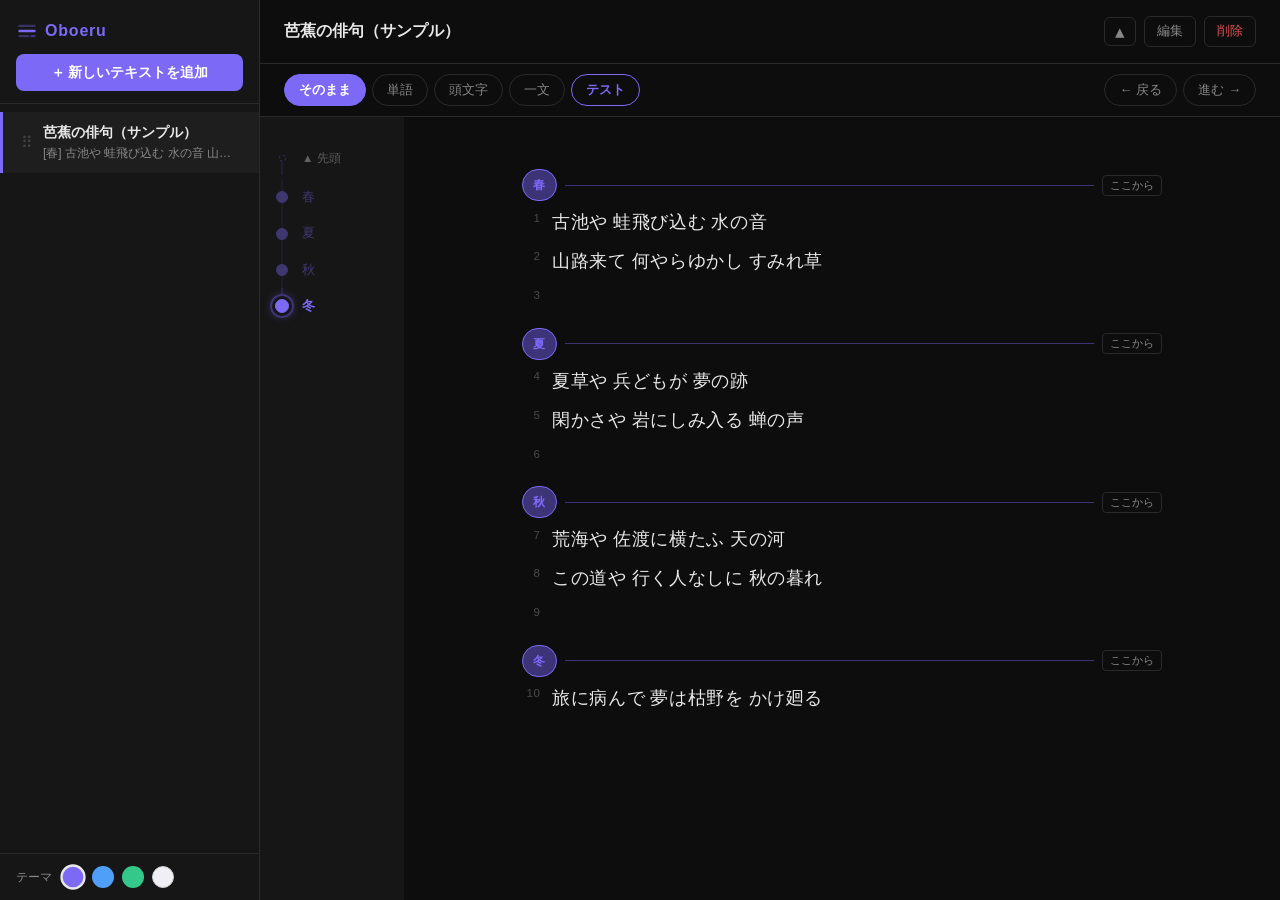
==== commit 0493cdaf: "アプリ名をOboeruに変更・サイドバーのドラッグ並び替え実装 Co-Authored-By: Claude Sonnet 4.6 <noreply@anthropic.com>" ====
--- a/index.html
+++ b/index.html
@@ -3,22 +3,22 @@
 <head>
   <meta charset="UTF-8">
   <meta name="viewport" content="width=device-width, initial-scale=1.0, viewport-fit=cover">
-  <title>oboeru｜歌詞・セリフ・プレゼン原稿を無料で暗記練習</title>
+  <title>Oboeru｜歌詞・セリフ・プレゼン原稿を無料で暗記練習</title>
   <link rel="icon" type="image/svg+xml" href="favicon.svg">
   <meta name="description" content="歌詞・セリフ・プレゼン原稿を効率よく暗記できる無料Webアプリ。単語隠し・頭文字ヒント・タイピングテストなど5つのモードで練習。スマホ・PC対応、登録不要ですぐ使えます。">
   <meta name="keywords" content="暗記,暗記ツール,暗記アプリ,歌詞暗記,セリフ暗記,プレゼン暗記,暗記練習,歌詞覚え方,台本暗記,無料暗記アプリ">
-  <meta property="og:title" content="oboeru｜歌詞・セリフ・プレゼン原稿を無料で暗記練習">
+  <meta property="og:title" content="Oboeru｜歌詞・セリフ・プレゼン原稿を無料で暗記練習">
   <meta property="og:description" content="歌詞・セリフ・プレゼン原稿を効率よく暗記できる無料Webアプリ。単語隠し・頭文字ヒント・タイピングテストなど5つのモードで練習。スマホ・PC対応、登録不要ですぐ使えます。">
   <meta property="og:type" content="website">
   <meta property="og:url" content="https://oboeru.netlify.app/">
   <meta name="twitter:card" content="summary">
-  <meta name="twitter:title" content="oboeru｜歌詞・セリフ・プレゼン原稿を無料で暗記練習">
+  <meta name="twitter:title" content="Oboeru｜歌詞・セリフ・プレゼン原稿を無料で暗記練習">
   <meta name="twitter:description" content="歌詞・セリフ・プレゼン原稿を効率よく暗記できる無料Webアプリ。単語隠し・頭文字ヒント・タイピングテストなど5つのモードで練習。スマホ・PC対応、登録不要ですぐ使えます。">
   <script type="application/ld+json">
   {
     "@context": "https://schema.org",
     "@type": "WebApplication",
-    "name": "oboeru",
+    "name": "Oboeru",
     "description": "歌詞・セリフ・プレゼン原稿を効率よく暗記できる無料Webアプリ。単語隠し・頭文字ヒント・タイピングテストで練習できます。",
     "url": "https://oboeru.netlify.app/",
     "applicationCategory": "EducationApplication",
@@ -50,7 +50,7 @@
           <rect x="3" y="12.5" width="22" height="3" rx="1.5" fill="var(--accent)"/>
           <rect x="3" y="19"   width="14" height="3" rx="1.5" fill="var(--accent)" opacity="0.35"/>
           <rect x="18" y="19"  width="7"  height="3" rx="1.5" fill="var(--accent-dim)"/>
-        </svg>oboeru
+        </svg>Oboeru
       </h1>
       <button id="btn-new" onclick="showForm()">＋ 新しいテキストを追加</button>
     </div>
--- a/style.css
+++ b/style.css
@@ -144,9 +144,32 @@
   cursor: pointer;
   border-left: 3px solid transparent;
   transition: background 0.15s, border-color 0.15s;
-  background: var(--surface); /* スワイプ時に削除ゾーンを隠す */
+  background: var(--surface);
   position: relative;
-}
+  display: flex;
+  align-items: center;
+  gap: 8px;
+}
+
+.thread-content {
+  flex: 1;
+  min-width: 0;
+}
+
+.drag-handle {
+  flex-shrink: 0;
+  color: var(--text-sub);
+  opacity: 0.35;
+  font-size: 1rem;
+  cursor: grab;
+  user-select: none;
+  touch-action: none;
+  padding: 4px 2px;
+}
+.drag-handle:active { cursor: grabbing; opacity: 0.7; }
+
+.thread-row.dragging { opacity: 0.45; }
+.thread-row.drag-over { outline: 2px solid var(--accent); border-radius: 8px; }
 
 .thread-item:hover { background: var(--surface2); }
 
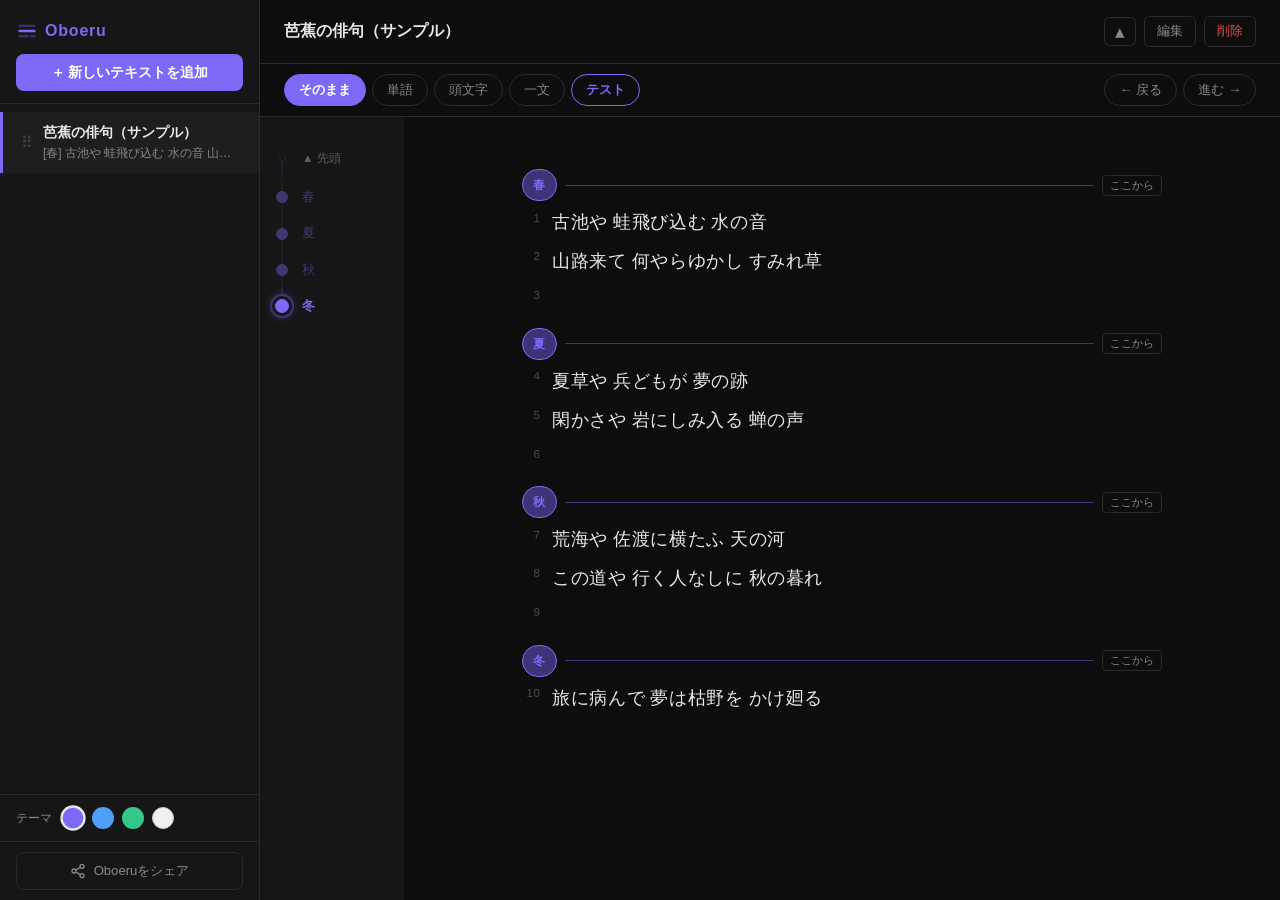
==== commit c99ca38a: "シェアボタンを実装（Web Share API + クリップボードコピー） Co-Authored-By: Claude Sonnet 4.6 <noreply@anthropic.com>" ====
--- a/index.html
+++ b/index.html
@@ -63,6 +63,15 @@
         <button class="swatch" data-theme="green"   style="background:#34c98a;" title="グリーン" onclick="setTheme('green')"></button>
         <button class="swatch" data-theme="light"   style="background:#f0f0f4;border:1px solid #ccc;" title="ライト" onclick="setTheme('light')"></button>
       </div>
+    </div>
+    <div id="share-bar">
+      <button id="btn-share" onclick="shareApp()">
+        <svg width="16" height="16" viewBox="0 0 24 24" fill="none" stroke="currentColor" stroke-width="2" stroke-linecap="round" stroke-linejoin="round">
+          <circle cx="18" cy="5" r="3"/><circle cx="6" cy="12" r="3"/><circle cx="18" cy="19" r="3"/>
+          <line x1="8.59" y1="13.51" x2="15.42" y2="17.49"/><line x1="15.41" y1="6.51" x2="8.59" y2="10.49"/>
+        </svg>
+        Oboeruをシェア
+      </button>
     </div>
   </div>
 
--- a/style.css
+++ b/style.css
@@ -771,6 +771,38 @@
 
 .swatch:hover { transform: scale(1.2); }
 .swatch.active { border-color: var(--text); transform: scale(1.15); }
+
+#share-bar {
+  padding: 10px 16px;
+  border-top: 1px solid var(--border);
+}
+
+#btn-share {
+  width: 100%;
+  display: flex;
+  align-items: center;
+  justify-content: center;
+  gap: 8px;
+  padding: 9px 14px;
+  background: transparent;
+  border: 1px solid var(--border);
+  border-radius: 8px;
+  color: var(--text-sub);
+  font-size: 0.82rem;
+  cursor: pointer;
+  transition: background 0.15s, color 0.15s, border-color 0.15s;
+}
+
+#btn-share:hover {
+  background: var(--surface2);
+  color: var(--text);
+  border-color: var(--accent);
+}
+
+#btn-share.copied {
+  color: var(--accent);
+  border-color: var(--accent);
+}
 
 /* ===== テストモード ===== */
 #typing-submodes {
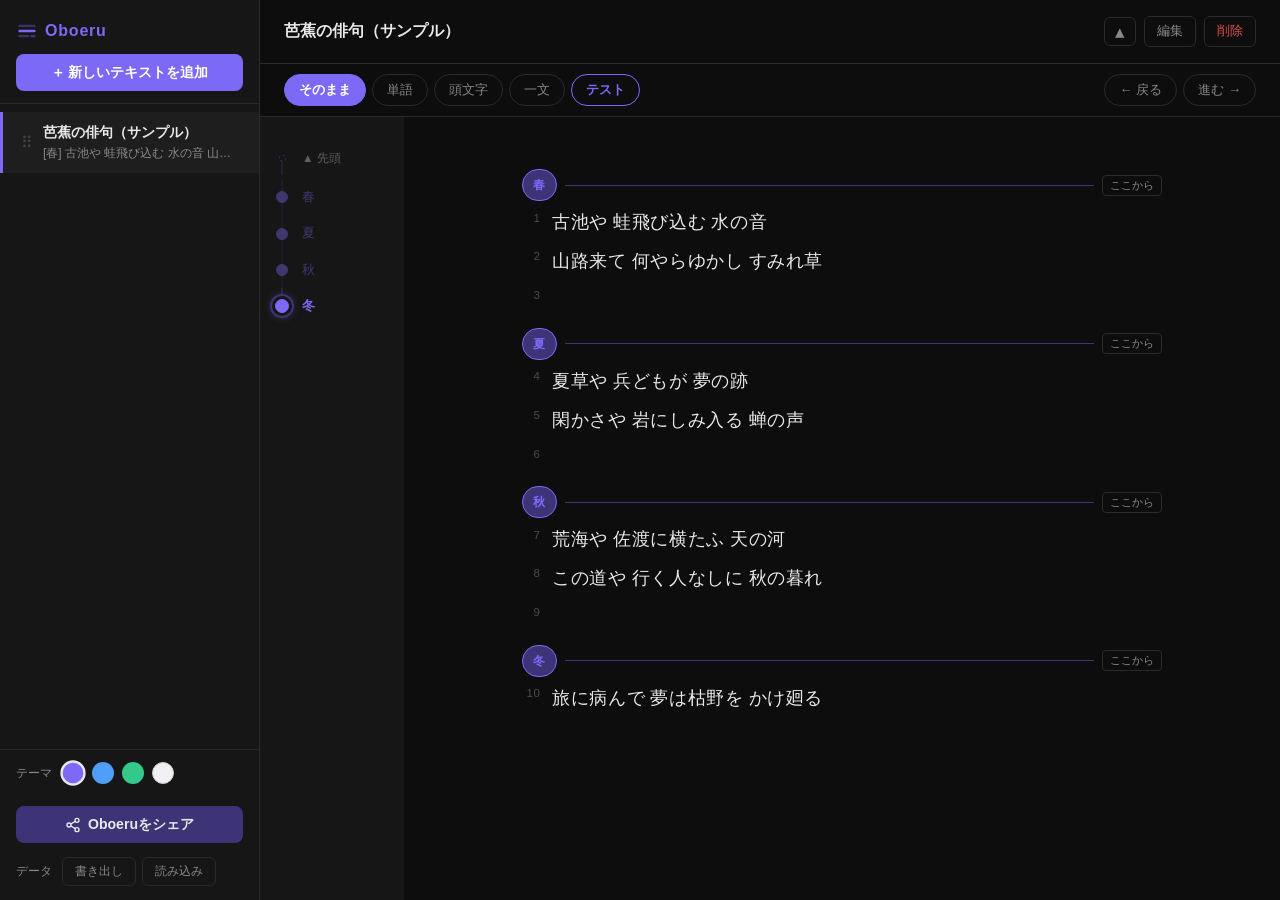
==== commit c719d07d: "データのエクスポート／インポート機能を追加 Co-Authored-By: Claude Sonnet 4.6 <noreply@anthropic.com>" ====
--- a/index.html
+++ b/index.html
@@ -72,6 +72,14 @@
         </svg>
         Oboeruをシェア
       </button>
+    </div>
+    <div id="backup-bar">
+      <span class="backup-label">データ</span>
+      <div class="backup-btns">
+        <button class="btn-backup" onclick="exportData()">書き出し</button>
+        <button class="btn-backup" onclick="importData()">読み込み</button>
+      </div>
+      <input type="file" id="import-file" accept=".json" style="display:none" onchange="handleImportFile(event)">
     </div>
   </div>
 
--- a/style.css
+++ b/style.css
@@ -773,8 +773,7 @@
 .swatch.active { border-color: var(--text); transform: scale(1.15); }
 
 #share-bar {
-  padding: 10px 16px;
-  border-top: 1px solid var(--border);
+  padding: 10px 16px 8px;
 }
 
 #btn-share {
@@ -782,25 +781,56 @@
   display: flex;
   align-items: center;
   justify-content: center;
-  gap: 8px;
-  padding: 9px 14px;
+  gap: 7px;
+  padding: 9px;
+  background: var(--accent-dim);
+  border: none;
+  border-radius: 8px;
+  color: var(--text);
+  font-size: 0.88rem;
+  font-weight: 600;
+  cursor: pointer;
+  transition: opacity 0.15s;
+}
+
+#btn-share:hover { opacity: 0.85; }
+
+#btn-share.copied {
+  opacity: 0.7;
+}
+
+#backup-bar {
+  padding: 6px 16px 14px;
+  display: flex;
+  align-items: center;
+  gap: 10px;
+}
+
+.backup-label {
+  font-size: 0.75rem;
+  color: var(--text-sub);
+  flex-shrink: 0;
+}
+
+.backup-btns {
+  display: flex;
+  gap: 6px;
+}
+
+.btn-backup {
+  padding: 5px 12px;
+  font-size: 0.75rem;
   background: transparent;
   border: 1px solid var(--border);
-  border-radius: 8px;
-  color: var(--text-sub);
-  font-size: 0.82rem;
+  border-radius: 6px;
+  color: var(--text-sub);
   cursor: pointer;
   transition: background 0.15s, color 0.15s, border-color 0.15s;
 }
 
-#btn-share:hover {
+.btn-backup:hover {
   background: var(--surface2);
   color: var(--text);
-  border-color: var(--accent);
-}
-
-#btn-share.copied {
-  color: var(--accent);
   border-color: var(--accent);
 }
 
@@ -1117,7 +1147,7 @@
   .word-group { display: inline-flex; align-items: center; }
 
   /* ===== practice-body ===== */
-  #practice-body { padding: 16px 16px 20px; }
+  #practice-body { padding: 16px 16px calc(40px + env(safe-area-inset-bottom, 0px)); }
 
   /* ===== フォーム画面 ===== */
   #view-form { padding-top: 16px; }
@@ -1182,7 +1212,7 @@
   }
 
   /* ===== フローティングバー表示時・テストモード時はパディングを確保 ===== */
-  body.reveal-mode #practice-body { padding-bottom: 100px; }
+  body.reveal-mode #practice-body { padding-bottom: calc(120px + env(safe-area-inset-bottom, 0px)); }
   /* テストモード：画面下のSafari UIバーとボタンが重ならないよう余白を確保 */
   body.typing-mode #practice-body { padding-bottom: 280px; }
 
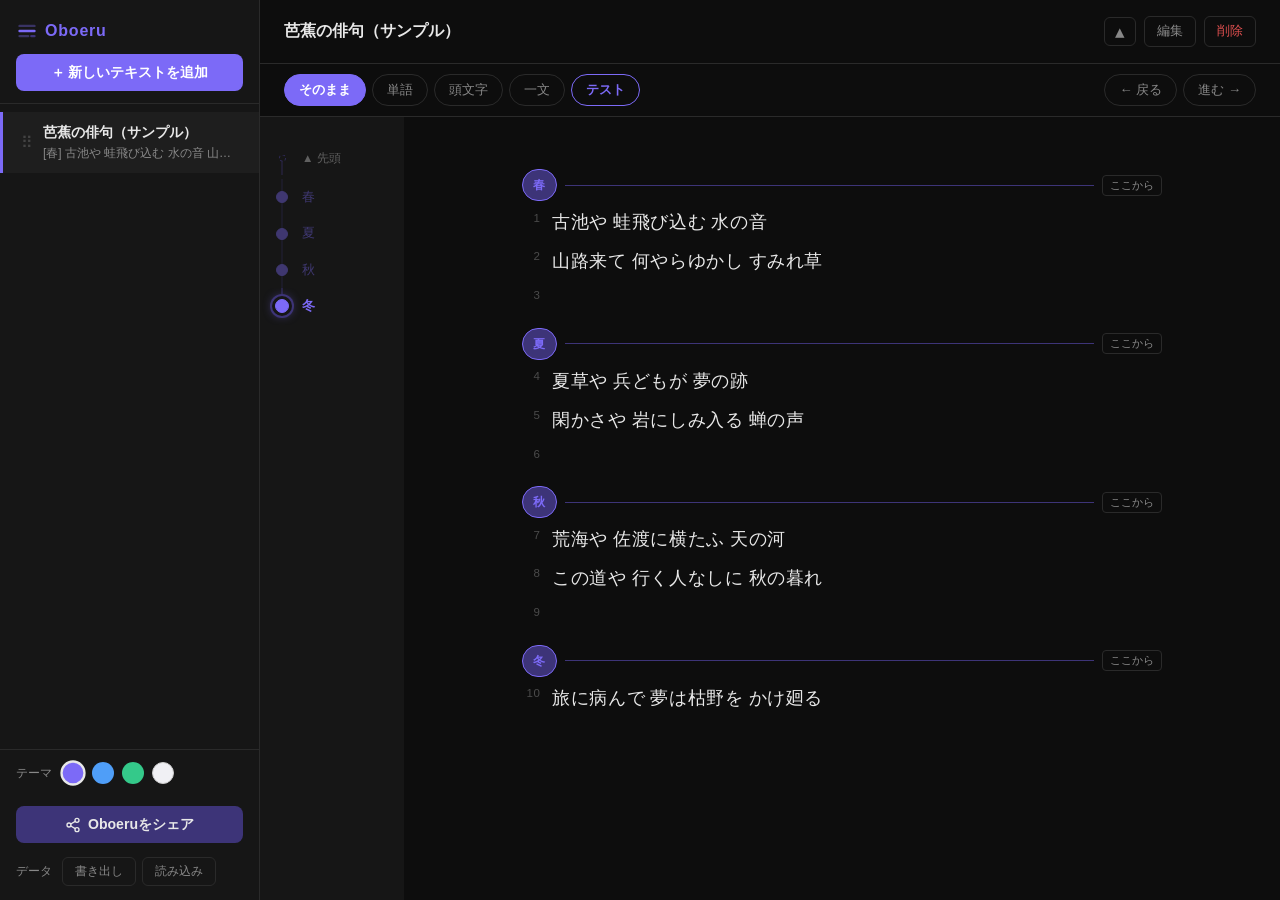
==== commit b1aa20ea: "PWA化：manifest・Service Worker・アイコン追加 Co-Authored-By: Claude Sonnet 4.6 <noreply@anthropic.com>" ====
--- a/index.html
+++ b/index.html
@@ -5,6 +5,11 @@
   <meta name="viewport" content="width=device-width, initial-scale=1.0, viewport-fit=cover">
   <title>Oboeru｜歌詞・セリフ・プレゼン原稿を無料で暗記練習</title>
   <link rel="icon" type="image/svg+xml" href="favicon.svg">
+  <link rel="manifest" href="manifest.json">
+  <meta name="theme-color" content="#7c6af7">
+  <meta name="apple-mobile-web-app-capable" content="yes">
+  <meta name="apple-mobile-web-app-status-bar-style" content="black-translucent">
+  <meta name="apple-mobile-web-app-title" content="Oboeru">
   <meta name="description" content="歌詞・セリフ・プレゼン原稿を効率よく暗記できる無料Webアプリ。単語隠し・頭文字ヒント・タイピングテストなど5つのモードで練習。スマホ・PC対応、登録不要ですぐ使えます。">
   <meta name="keywords" content="暗記,暗記ツール,暗記アプリ,歌詞暗記,セリフ暗記,プレゼン暗記,暗記練習,歌詞覚え方,台本暗記,無料暗記アプリ">
   <meta property="og:title" content="Oboeru｜歌詞・セリフ・プレゼン原稿を無料で暗記練習">
@@ -165,5 +170,10 @@
   </div>
 
   <script src="app.js"></script>
+  <script>
+    if ('serviceWorker' in navigator) {
+      navigator.serviceWorker.register('/sw.js');
+    }
+  </script>
 </body>
 </html>
